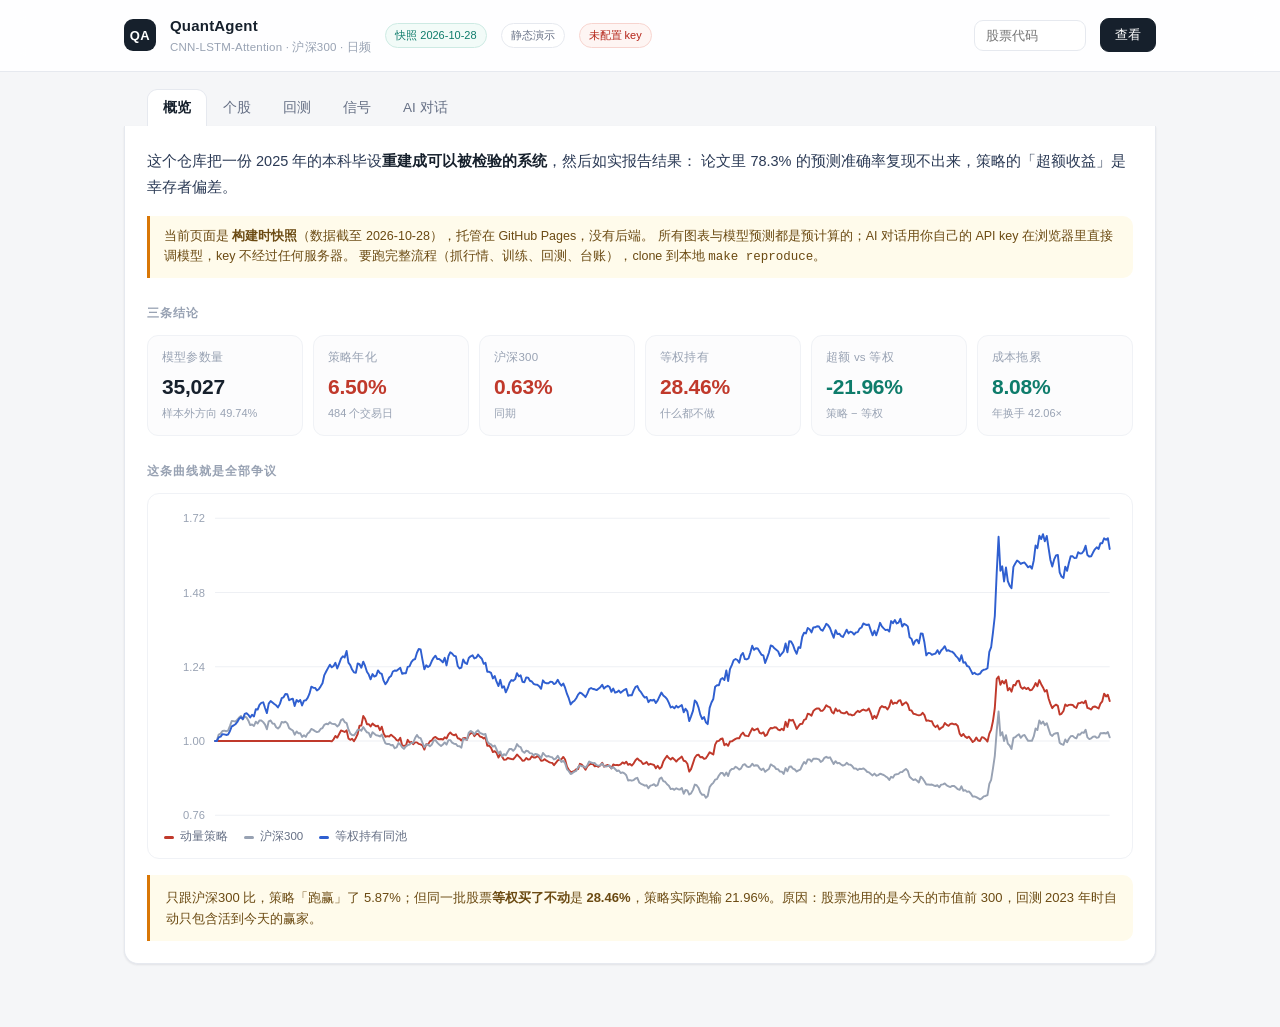
==== docs/index.html @ 2f1f7979 "feat(web): static GitHub Pages build with a browser-side agent" ====
<!DOCTYPE html>
<html lang="zh-CN">
<head>
<meta charset="utf-8" />
<meta name="viewport" content="width=device-width, initial-scale=1" />
<title>QuantAgent · A 股量化研究工作台（静态演示）</title>
<link rel="icon" href="data:image/svg+xml,%3Csvg xmlns='http://www.w3.org/2000/svg' viewBox='0 0 32 32'%3E%3Crect width='32' height='32' rx='9' fill='%2316202c'/%3E%3Ctext x='16' y='21' font-family='sans-serif' font-size='13' font-weight='700' fill='%23fff' text-anchor='middle'%3EQA%3C/text%3E%3C/svg%3E" />
<link rel="stylesheet" href="assets/theme.css" />
<style>
  .keybar{border:1px solid var(--line);border-radius:12px;padding:14px 16px;background:#fcfcfd;margin-bottom:14px}
  .keybar .row{margin-bottom:0}
  .keybar input[type=password]{flex:1;min-width:200px}
  .examples{margin-top:14px}
  .ex{border:1px solid var(--line-soft);border-radius:11px;padding:12px 14px;margin-bottom:10px;background:#fff}
  .ex h4{margin:0 0 6px;font-size:13px;font-weight:600}
  .ex ul{margin:6px 0 0;padding-left:18px;color:var(--muted);font-size:12.5px}
  .lead{font-size:14.5px;line-height:1.8;color:#2b3a55;margin:0 0 16px}
  .lead b{color:var(--ink)}
  .static-note{border-left:3px solid #d97706;background:#fffbeb;color:#6b4a12;border-radius:0 10px 10px 0;padding:10px 14px;font-size:12.5px;margin-bottom:16px}
</style>
</head>
<body>

<header>
  <div class="head-in">
    <div class="mark">QA</div>
    <div class="brand">
      <h1>QuantAgent</h1>
      <p>CNN-LSTM-Attention · 沪深300 · 日频</p>
    </div>
    <span class="pill ok" id="pill-asof">数据快照 …</span>
    <span class="pill" id="pill-mode">静态演示</span>
    <span class="pill" id="pill-key">未配置 key</span>
    <div class="grow"></div>
    <input type="text" id="code" placeholder="股票代码" style="width:112px" />
    <button class="primary" id="load">查看</button>
  </div>
</header>

<div class="wrap">
  <nav>
    <button data-tab="home" class="active">概览</button>
    <button data-tab="stock">个股</button>
    <button data-tab="backtest">回测</button>
    <button data-tab="signal">信号</button>
    <button data-tab="agent">AI 对话</button>
  </nav>

  <!-- ================= 概览 ================= -->
  <section class="panel" id="tab-home">
    <p class="lead">
      这个仓库把一份 2025 年的本科毕设<b>重建成可以被检验的系统</b>，然后如实报告结果：
      论文里 78.3% 的预测准确率复现不出来，策略的「超额收益」是幸存者偏差。
    </p>
    <div class="static-note">
      当前页面是 <b>构建时快照</b>（数据截至 <span id="asof-text">—</span>），托管在 GitHub Pages，没有后端。
      所有图表与模型预测都是预计算的；AI 对话用你自己的 API key 在浏览器里直接调模型，key 不经过任何服务器。
      要跑完整流程（抓行情、训练、回测、台账），clone 到本地 <code>make reproduce</code>。
    </div>

    <h2 class="sec">三条结论</h2>
    <div class="kpis" id="kpi-home">
      <div class="kpi"><div class="k">加载中</div><div class="v">…</div></div>
    </div>

    <h2 class="sec">这条曲线就是全部争议</h2>
    <div class="chart-box"><svg class="chart" id="home-equity" viewBox="0 0 960 320" preserveAspectRatio="xMidYMid meet"></svg>
      <div class="legend">
        <span><i style="background:#c0392b"></i>动量策略</span>
        <span><i style="background:#98a2b3"></i>沪深300</span>
        <span><i style="background:#2f5fd0"></i>等权持有同池</span>
      </div>
    </div>
    <div class="note warn" id="home-note">
      只跟沪深300 比，策略「跑赢」了；但同一批股票等权买了不动，收益远高于策略。
      因为股票池用的是今天的市值前 300，回测 2023 年时自动只包含活到今天的赢家。
    </div>
  </section>

  <!-- ================= 个股 ================= -->
  <section class="panel hidden" id="tab-stock">
    <h2 class="sec">行情</h2>
    <div class="kpis" id="kpi-stock"><div class="kpi"><div class="k">状态</div><div class="v" style="font-size:15px">加载中…</div></div></div>
    <div class="chart-box"><svg class="chart" id="candle" viewBox="0 0 960 340" preserveAspectRatio="xMidYMid meet"></svg>
      <div class="legend"><span><i style="background:#c0392b"></i>阳线</span><span><i style="background:#0e7c6b"></i>阴线</span></div>
    </div>
    <h2 class="sec">模型预测 · 未来 7 个交易日</h2>
    <div class="kpis" id="kpi-pred"><div class="kpi"><div class="k">状态</div><div class="v" style="font-size:15px">—</div></div></div>
    <div class="note" style="margin-top:12px">
      这个预测来自本地训练的 CNN-LSTM-Attention（35,027 参数）。它<b>样本外方向准确率 49.74%、日频 IC -0.016</b>，
      也就是没有可用的预测能力。放在页面上是为了证明链路通，不是让你照着交易。
    </div>
    <h2 class="sec">风险画像 · 客户端实时计算</h2>
    <div class="kpis" id="kpi-risk"><div class="kpi"><div class="k">状态</div><div class="v" style="font-size:15px">—</div></div></div>
  </section>

  <!-- ================= 回测 ================= -->
  <section class="panel hidden" id="tab-backtest">
    <h2 class="sec">绩效 · 7 日调仓，含 8bps 手续费 + 2bps 滑点</h2>
    <div class="kpis" id="kpi-bt"><div class="kpi"><div class="k">状态</div><div class="v" style="font-size:15px">加载中…</div></div></div>
    <h2 class="sec">净值曲线</h2>
    <div class="chart-box"><svg class="chart" id="equity" viewBox="0 0 960 340" preserveAspectRatio="xMidYMid meet"></svg>
      <div class="legend">
        <span><i style="background:#c0392b"></i>动量策略</span>
        <span><i style="background:#98a2b3"></i>沪深300</span>
        <span><i style="background:#2f5fd0"></i>等权持有</span>
      </div>
    </div>
    <div class="note warn">
      这条蓝色线是「什么都不做」：把同一批股票等权买入并持有。策略跑输它两位数百分点。
      任何只跟指数比的回测报告，都在回避这个问题。
    </div>
  </section>

  <!-- ================= 信号 ================= -->
  <section class="panel hidden" id="tab-signal">
    <h2 class="sec">样本外信号检验</h2>
    <div class="kpis" id="kpi-signal"><div class="kpi"><div class="k">状态</div><div class="v" style="font-size:15px">加载中…</div></div></div>
    <h2 class="sec">预测分层 · 各分位实现收益</h2>
    <div class="chart-box"><svg class="chart" id="decile" viewBox="0 0 960 260" preserveAspectRatio="xMidYMid meet"></svg></div>
    <div class="note">
      IC 是横截面上「预测排序」与「实际收益排序」的秩相关。日频 IC 均值 0.03 上下才算可用的弱信号。
      这里的数字接近 0 且 IR 不显著——和线性基线（Ridge）的结论一致，说明瓶颈在特征，不在模型。
    </div>
  </section>

  <!-- ================= 对话 ================= -->
  <section class="panel hidden" id="tab-agent">
    <h2 class="sec">接入你自己的大模型</h2>
    <div class="keybar">
      <div class="row" style="margin-bottom:10px">
        <input type="password" id="api-key" placeholder="粘贴你的 DeepSeek API key（sk-...）" />
        <button class="primary" id="save-key">保存到本机</button>
        <button id="clear-key">清除</button>
      </div>
      <div class="row">
        <span class="hint">接口</span>
        <input type="text" id="base-url" style="width:300px" />
        <span class="hint">模型</span>
        <input type="text" id="model" style="width:150px" />
      </div>
      <p class="hint" style="margin:10px 0 0">
        key 只存在这个浏览器的 localStorage，只发给你填的接口，不经过任何服务器，也不会进仓库。
        任何跑在本页的脚本理论上都能读到 localStorage——如果你介意，用 <code>python -m quantagent.cli serve</code> 在本地跑，key 就只在后端环境变量里。
      </p>
    </div>

    <h2 class="sec">可以问什么</h2>
    <div class="chips" id="samples"></div>
    <div class="row">
      <input type="text" id="question" placeholder="例如：600519 现在什么位置？风险大吗？" style="flex:1;min-width:220px" />
      <button class="primary" id="ask">发送</button>
    </div>
    <h2 class="sec">工具调用轨迹</h2>
    <div class="trace" id="trace">等待提问。</div>
    <div class="answer pending" id="answer">回答会出现在这里。</div>

    <h2 class="sec">示例输出 · 构建时用真实 API 生成的</h2>
    <div class="examples" id="examples"><p class="hint">没有烘焙示例。</p></div>
  </section>
</div>

<script src="assets/charts.js"></script>
<script src="assets/agent.js"></script>
<script>
/* $ and the chart helpers come from assets/charts.js */

/* ---------- 概览 ---------- */
async function loadHome() {
  const meta = await QA.loadJSON("data/meta.json");
  const bt = meta.backtest;
  $("pill-asof").textContent = `快照 ${meta.as_of}`;
  $("asof-text").textContent = meta.as_of;
  $("kpi-home").innerHTML =
    kpi("模型参数量", (meta.model.params || 0).toLocaleString(), "flat", `样本外方向 ${(meta.model.val_direction_acc * 100).toFixed(2)}%`) +
    kpi("策略年化", pct(bt.annual_return), sign(bt.annual_return), `${meta.backtest.n_days} 个交易日`) +
    kpi("沪深300", pct(bt.benchmark_annual_return), sign(bt.benchmark_annual_return), "同期") +
    kpi("等权持有", pct(bt.equal_weight_annual_return), sign(bt.equal_weight_annual_return), "什么都不做") +
    kpi("超额 vs 等权", pct(bt.excess_vs_equal_weight), sign(bt.excess_vs_equal_weight), "策略 − 等权") +
    kpi("成本拖累", pct(bt.cost_drag), "down", `年换手 ${f2(bt.turnover_per_year)}×`);

  const curve = (await QA.loadJSON("data/backtest.json")).curve;
  drawLines($("home-equity"), [
    { name: "策略", color: "#c0392b", values: curve.map(c => c.s) },
    { name: "沪深300", color: "#98a2b3", values: curve.map(c => c.b) },
    { name: "等权", color: "#2f5fd0", values: curve.map(c => c.e) },
  ]);
  $("home-note").innerHTML =
    `只跟沪深300 比，策略「跑赢」了 ${pct(bt.excess_annual_return)}；但同一批股票<b>等权买了不动</b>是 ` +
    `<b>${pct(bt.equal_weight_annual_return)}</b>，策略实际跑输 ${pct(Math.abs(bt.excess_vs_equal_weight))}。` +
    `原因：股票池用的是今天的市值前 300，回测 2023 年时自动只包含活到今天的赢家。`;
}

/* ---------- 个股 ---------- */
async function loadStock() {
  const code = ($("code").value || "600519").trim().padStart(6, "0");
  $("kpi-stock").innerHTML = kpi("状态", "加载中…");
  try {
    await QA.prime();
    const k = await QA.kline(code);
    const bars = k.bars, last = bars[bars.length - 1], prev = bars[bars.length - 2];
    const chg = last.close / prev.close - 1;
    $("kpi-stock").innerHTML =
      kpi("标的", `${code} ${k.name || ""}`, "flat", `${bars.length} 个交易日`) +
      kpi("最新收盘", f2(last.close), sign(chg), last.date) +
      kpi("日涨跌", pct(chg), sign(chg), "较前一交易日") +
      kpi("近 20 日", pct(QA.returnsOf(bars, 20) / 100), sign(QA.returnsOf(bars, 20)), "累计涨跌");
    drawCandles($("candle"), bars);

    const p = QA.findPrediction(code);
    if (p) {
      $("kpi-pred").innerHTML =
        kpi("预测收益", pct(p.pred), sign(p.pred), "未来 7 个交易日") +
        kpi("方向", p.pred > 0 ? "偏多" : "偏空", sign(p.pred), "模型输出符号") +
        kpi("预测窗口", QA.asOf(), "flat", `收盘 ${f2(p.close)}`) +
        kpi("信号强度", Math.abs(p.pred) < 0.005 ? "接近 0" : "偏弱", "down", "IC≈0，不宜使用");
    } else {
      $("kpi-pred").innerHTML = kpi("模型", "该股未打包进静态快照", "down", "只有前 60 只有 K 线");
    }

    const rets = [];
    for (let i = 1; i < bars.length; i++) rets.push(bars[i].close / bars[i - 1].close - 1);
    const mean = rets.reduce((a, b) => a + b, 0) / rets.length;
    const sd = Math.sqrt(rets.reduce((a, b) => a + (b - mean) ** 2, 0) / rets.length);
    let peak = -Infinity, mdd = 0;
    bars.forEach(b => { peak = Math.max(peak, b.close); mdd = Math.min(mdd, b.close / peak - 1); });
    $("kpi-risk").innerHTML =
      kpi("年化波动", pct(sd * Math.sqrt(252), 1), "flat", `${bars.length} 日`) +
      kpi("最大回撤", pct(mdd, 1), "down", "区间内") +
      kpi("RSI14", QA.rsiOf(bars, 14).toFixed(1), "flat", "客户端计算") +
      kpi("区间位置", ((last.close - Math.min(...bars.map(b => b.low))) /
        (Math.max(...bars.map(b => b.high)) - Math.min(...bars.map(b => b.low)) || 1)).toFixed(2), "flat", "0=最低 1=最高");
  } catch (e) {
    $("kpi-stock").innerHTML = kpi("错误", `${code} 无数据`);
  }
}

/* ---------- 回测 ---------- */
async function loadBacktest() {
  const r = await QA.loadJSON("data/backtest.json");
  const s = r.stats;
  $("kpi-bt").innerHTML =
    kpi("年化收益", pct(s.annual_return), sign(s.annual_return), `${s.n_days} 个交易日`) +
    kpi("夏普", f2(s.sharpe), "flat", `波动 ${pct(s.annual_vol, 1)}`) +
    kpi("最大回撤", pct(s.max_drawdown), "down", `Calmar ${f2(s.calmar)}`) +
    kpi("等权持有", pct(s.equal_weight_annual_return), sign(s.equal_weight_annual_return), "同池买入不动") +
    kpi("超额 vs 等权", pct(s.excess_vs_equal_weight), sign(s.excess_vs_equal_weight), "策略 − 等权") +
    kpi("成本拖累", pct(s.cost_drag), "down", `年换手 ${f2(s.turnover_per_year)}×`);
  drawLines($("equity"), [
    { name: "策略", color: "#c0392b", values: r.curve.map(c => c.s) },
    { name: "沪深300", color: "#98a2b3", values: r.curve.map(c => c.b) },
    { name: "等权", color: "#2f5fd0", values: r.curve.map(c => c.e) },
  ]);
}

/* ---------- 信号 ---------- */
async function loadSignal() {
  try {
    const r = await QA.loadJSON("data/signal.json");
    const base = r.ridge_baseline || {};
    $("kpi-signal").innerHTML =
      kpi("日频 IC 均值", r.mean_daily_ic == null ? "—" : Number(r.mean_daily_ic).toFixed(4),
          r.mean_daily_ic > 0 ? "up" : "down", `IC std ${f2(r.ic_std)}`) +
      kpi("方向准确率", pct(r.direction_accuracy, 1), "flat", `基准 ${pct(r.baseline_direction, 1)}`) +
      kpi("预测标准差", Number(r.pred_std || 0).toExponential(2), "down", "塌缩成常数") +
      kpi("分层价差", pct(r.decile_spread), sign(r.decile_spread), "最高 − 最低分位") +
      kpi("线性基线 IC", base.mean_daily_ic == null ? "—" : Number(base.mean_daily_ic).toFixed(4), "flat", "Ridge，同特征") +
      kpi("样本", (r.n_observations || 0).toLocaleString(), "flat", `${r.n_dates || 0} 个交易日`);
    if (r.decile_mean_return) {
      const keys = Object.keys(r.decile_mean_return).sort((a, b) => a - b);
      drawBars($("decile"), keys.map(k => r.decile_mean_return[k]), keys.map(k => `D${k}`), { height: 260, pct: true });
    }
  } catch (e) {
    $("kpi-signal").innerHTML = kpi("状态", "没有信号报告");
  }
}

/* ---------- 对话 ---------- */
function refreshKeyPill() {
  const has = !!QA.getKey();
  const pill = $("pill-key");
  pill.textContent = has ? "已配置 key（仅本机）" : "未配置 key";
  pill.className = "pill " + (has ? "ok" : "warn");
}

function initKey() {
  const c = QA.cfg();
  $("base-url").value = c.baseUrl;
  $("model").value = c.model;
  $("api-key").value = QA.getKey() ? "••••••••" : "";
  refreshKeyPill();
}
["base-url", "model"].forEach(id => {
  $(id).addEventListener("change", () => {
    QA.saveCfg({ baseUrl: $("base-url").value.trim() || QA.DEFAULT_CFG.baseUrl, model: $("model").value.trim() || QA.DEFAULT_CFG.model });
  });
});
$("save-key").onclick = () => {
  const v = $("api-key").value.trim();
  if (!v || v.startsWith("•")) { return; }
  QA.setKey(v);
  $("api-key").value = "••••••••";
  QA.saveCfg({ baseUrl: $("base-url").value.trim() || QA.DEFAULT_CFG.baseUrl, model: $("model").value.trim() || QA.DEFAULT_CFG.model });
  refreshKeyPill();
};
$("clear-key").onclick = () => { QA.clearKey(); $("api-key").value = ""; refreshKeyPill(); };

async function askAgent() {
  const q = $("question").value.trim();
  if (!q) return;
  if (!QA.getKey()) {
    $("answer").classList.remove("pending");
    $("answer").textContent = "先在上面填入你的 API key（只存本地），或直接看下面的示例输出。";
    return;
  }
  const trace = $("trace"); trace.innerHTML = "";
  const ans = $("answer"); ans.classList.add("pending"); ans.textContent = "思考中…";
  const log = (t, cls = "") => {
    const d = document.createElement("div"); if (cls) d.className = cls;
    d.textContent = t; trace.appendChild(d); trace.scrollTop = trace.scrollHeight;
  };
  const result = await QA.ask(q, (evt) => {
    if (evt.type === "tool_call") log(`→ ${evt.name}(${JSON.stringify(evt.arguments)})`, "t-call");
    if (evt.type === "tool_result") log(`← ${evt.name} ${evt.result.ok ? "ok" : evt.result.error}`, evt.result.ok ? "" : "t-err");
  });
  ans.classList.remove("pending");
  if (result.ok) {
    ans.textContent = result.answer || "（空回答）";
    const u = result.usage || {};
    if (u.total_tokens) log(`tokens ${u.total_tokens} · ${result.model || ""}`);
  } else {
    ans.textContent = "失败：" + result.error;
  }
  ans.classList.add("fade");
}

async function loadExamples() {
  try {
    const r = await QA.loadJSON("data/llm_examples.json");
    const items = r.items || [];
    if (!items.length) {
      $("examples").innerHTML = `<p class="hint">构建时没有配置 API key，所以没有烘焙示例。填上你自己的 key 就能实时生成。</p>`;
      return;
    }
    $("examples").innerHTML =
      `<p class="hint">生成于 ${r.generated_at}，模型 ${items[0].model || "—"}，共 ${items.length} 条。这些是真实调用结果，不是模板。</p>` +
      items.map(it => `<div class="ex">
        <h4>${it.name}(${it.code}) · ${it.direction === "up" ? "偏多" : it.direction === "down" ? "偏空" : "震荡"}
          ${it.expected_return_pct > 0 ? "+" : ""}${it.expected_return_pct}% · 置信 ${(it.confidence * 100).toFixed(0)}%</h4>
        <ul>${(it.drivers || []).map(d => `<li>${d}</li>`).join("")}</ul>
        ${it.risk ? `<p class="hint" style="margin:6px 0 0">风险：${it.risk}</p>` : ""}
      </div>`).join("");
  } catch (e) {
    $("examples").innerHTML = `<p class="hint">没有示例数据。</p>`;
  }
}

/* ---------- 装配 ---------- */
function activate(tab) {
  document.querySelectorAll("nav button").forEach(b => b.classList.toggle("active", b.dataset.tab === tab));
  ["home", "stock", "backtest", "signal", "agent"].forEach(t => $("tab-" + t).classList.toggle("hidden", t !== tab));
  if (tab === "backtest" && !window.__bt) { window.__bt = 1; loadBacktest(); }
  if (tab === "signal" && !window.__sig) { window.__sig = 1; loadSignal(); }
  if (tab === "agent" && !window.__ex) { window.__ex = 1; loadExamples(); }
}
document.querySelectorAll("nav button").forEach(b => {
  b.onclick = () => { history.replaceState(null, "", "#" + b.dataset.tab); activate(b.dataset.tab); };
});
$("load").onclick = loadStock;
$("code").addEventListener("keydown", e => { if (e.key === "Enter") loadStock(); });
$("ask").onclick = askAgent;
$("question").addEventListener("keydown", e => { if (e.key === "Enter") askAgent(); });

const samples = ["600519 现在什么位置？风险大吗？", "模型最看好哪几只", "跑赢沪深300 了吗", "000858 的近 20 日涨跌"];
$("samples").innerHTML = samples.map(s => `<span class="chip">${s}</span>`).join("");
document.querySelectorAll(".chip").forEach(c => { c.onclick = () => { $("question").value = c.textContent; askAgent(); }; });

(async function boot() {
  initKey();
  await loadHome();
  await loadStock();
  const initial = (location.hash || "").replace("#", "");
  if (["stock", "backtest", "signal", "agent"].includes(initial)) activate(initial);
})();
</script>
</body>
</html>
---- docs/assets/theme.css ----
:root{
    --bg:#f5f6f8; --card:#fff; --ink:#16202c; --muted:#667085; --faint:#98a2b3;
    --line:#e6e9ef; --line-soft:#f0f2f6;
    --up:#c0392b; --down:#0e7c6b; --accent:#2f5fd0; --accent-soft:#eef3ff;
    --radius:14px; --shadow:0 1px 2px rgba(16,24,40,.05), 0 1px 3px rgba(16,24,40,.04);
  }
  *{box-sizing:border-box}
  html,body{margin:0}
  body{
    background:var(--bg); color:var(--ink);
    font:400 14px/1.62 -apple-system,BlinkMacSystemFont,"Segoe UI","PingFang SC","Hiragino Sans GB",sans-serif;
    -webkit-font-smoothing:antialiased;
  }
  .num{font-variant-numeric:tabular-nums;font-feature-settings:"tnum"}
  .wrap{max-width:1080px;margin:0 auto;padding:0 24px 64px}

  /* ---------- header ---------- */
  header{
    position:sticky;top:0;z-index:20;background:rgba(255,255,255,.88);
    backdrop-filter:saturate(180%) blur(12px);border-bottom:1px solid var(--line);
  }
  .head-in{max-width:1080px;margin:0 auto;padding:14px 24px;display:flex;align-items:center;gap:14px;flex-wrap:wrap}
  .mark{
    width:32px;height:32px;border-radius:9px;background:var(--ink);color:#fff;
    display:grid;place-items:center;font-weight:700;font-size:13px;letter-spacing:.5px;flex:none;
  }
  .brand h1{font-size:15px;margin:0;font-weight:650;letter-spacing:.2px}
  .brand p{margin:0;font-size:11.5px;color:var(--faint);letter-spacing:.2px}
  .pill{
    font-size:11px;padding:3px 9px;border-radius:999px;border:1px solid var(--line);
    color:var(--muted);background:#fff;white-space:nowrap;
  }
  .pill.ok{color:#0e7c6b;border-color:#cdeae3;background:#f2fbf8}
  .pill.warn{color:#b42318;border-color:#f7d4cf;background:#fef5f3}
  .grow{flex:1}

  /* ---------- controls ---------- */
  input[type=text], select{
    border:1px solid var(--line);border-radius:9px;padding:7px 11px;font-size:13px;
    background:#fff;color:var(--ink);outline:none;transition:border-color .15s, box-shadow .15s;
    font-family:inherit;
  }
  input[type=text]:focus, select:focus{border-color:var(--accent);box-shadow:0 0 0 3px var(--accent-soft)}
  button{
    border:1px solid var(--line);background:#fff;color:var(--ink);border-radius:9px;
    padding:7px 14px;font-size:13px;cursor:pointer;font-family:inherit;
    transition:border-color .15s, color .15s, background .15s;
  }
  button:hover{border-color:var(--accent);color:var(--accent)}
  button.primary{background:var(--ink);color:#fff;border-color:var(--ink)}
  button.primary:hover{background:#243244;color:#fff}
  button.primary:disabled{opacity:.5;cursor:default}

  /* ---------- tabs ---------- */
  nav{max-width:1080px;margin:0 auto;padding:18px 24px 0;display:flex;gap:2px}
  nav button{
    border:none;background:none;border-radius:9px 9px 0 0;padding:9px 15px;
    color:var(--muted);font-size:13.5px
  }
  nav button:hover{color:var(--ink)}
  nav button.active{
    color:var(--ink);font-weight:600;background:var(--card);
    box-shadow:0 -1px 0 var(--line), 1px 0 0 var(--line), -1px 0 0 var(--line);
  }

  /* ---------- panels ---------- */
  .panel{background:var(--card);border:1px solid var(--line);border-radius:0 0 var(--radius) var(--radius);
    border-top:none;padding:22px;box-shadow:var(--shadow)}
  .panel.plain{border-radius:var(--radius);border-top:1px solid var(--line);margin-top:18px}
  h2.sec{font-size:12px;font-weight:600;color:var(--faint);letter-spacing:.08em;
    text-transform:uppercase;margin:26px 0 12px}
  h2.sec:first-child{margin-top:0}

  /* ---------- kpi ---------- */
  .kpis{display:grid;grid-template-columns:repeat(auto-fit,minmax(148px,1fr));gap:10px}
  .kpi{border:1px solid var(--line-soft);border-radius:11px;padding:12px 14px;background:#fcfcfd}
  .kpi .k{font-size:11.5px;color:var(--faint);letter-spacing:.02em}
  .kpi .v{font-size:21px;font-weight:640;margin-top:3px;letter-spacing:-.2px}
  .kpi .s{font-size:11px;color:var(--faint);margin-top:1px}
  .up{color:var(--up)} .down{color:var(--down)} .flat{color:var(--ink)}

  /* ---------- charts ---------- */
  .chart-box{border:1px solid var(--line-soft);border-radius:12px;background:#fff;padding:6px 4px 2px;margin-top:4px}
  svg.chart{display:block;width:100%;height:auto}
  .legend{display:flex;gap:16px;flex-wrap:wrap;padding:2px 12px 10px;font-size:11.5px;color:var(--muted)}
  .legend i{display:inline-block;width:10px;height:3px;border-radius:2px;margin-right:6px;vertical-align:middle}

  /* ---------- table ---------- */
  table{width:100%;border-collapse:collapse;font-size:13px}
  th,td{text-align:left;padding:8px 10px;border-bottom:1px solid var(--line-soft)}
  th{color:var(--faint);font-weight:500;font-size:11.5px;letter-spacing:.02em}
  tr:last-child td{border-bottom:none}
  td.r{text-align:right}
  .feat{display:grid;grid-template-columns:1fr 1fr;gap:0 28px}

  /* ---------- callout ---------- */
  .note{
    border-left:3px solid var(--accent);background:var(--accent-soft);
    border-radius:0 10px 10px 0;padding:12px 16px;font-size:13px;color:#2b3a55;margin-top:16px
  }
  .note b{font-weight:600}
  .note.warn{border-left-color:#d97706;background:#fffbeb;color:#6b4a12}
  .note small{display:block;color:var(--faint);margin-top:6px;font-size:11.5px}

  /* ---------- agent ---------- */
  .chips{display:flex;gap:8px;flex-wrap:wrap;margin-bottom:14px}
  .chip{font-size:12px;border:1px solid var(--line);border-radius:999px;padding:5px 12px;
    cursor:pointer;color:var(--muted);background:#fff;transition:.15s}
  .chip:hover{border-color:var(--accent);color:var(--accent);background:var(--accent-soft)}
  .trace{
    max-height:210px;overflow:auto;border:1px solid var(--line-soft);border-radius:11px;
    padding:10px 12px;background:#fbfcfd;font:400 12px/1.75 ui-monospace,SFMono-Regular,Menlo,monospace;
    color:var(--muted);white-space:pre-wrap;word-break:break-all
  }
  .trace .t-call{color:var(--accent)}
  .trace .t-err{color:var(--up)}
  .answer{
    border:1px solid var(--line);border-radius:12px;padding:16px 18px;margin-top:12px;
    white-space:pre-wrap;font-size:13.5px;line-height:1.85;background:#fff;min-height:64px
  }
  .answer.pending{color:var(--faint)}
  .row{display:flex;gap:10px;align-items:center;flex-wrap:wrap}
  .row .sp{flex:1}
  .hint{font-size:12px;color:var(--faint)}
  .hidden{display:none}
  .fade{animation:fade .25s ease}
  @keyframes fade{from{opacity:0;transform:translateY(3px)}to{opacity:1;transform:none}}
  @media (max-width:680px){
    .head-in{padding:12px 16px} .wrap{padding:0 16px 48px} nav{padding:12px 16px 0}
    .panel{padding:16px} .feat{grid-template-columns:1fr}
    .kpi .v{font-size:18px}
  }
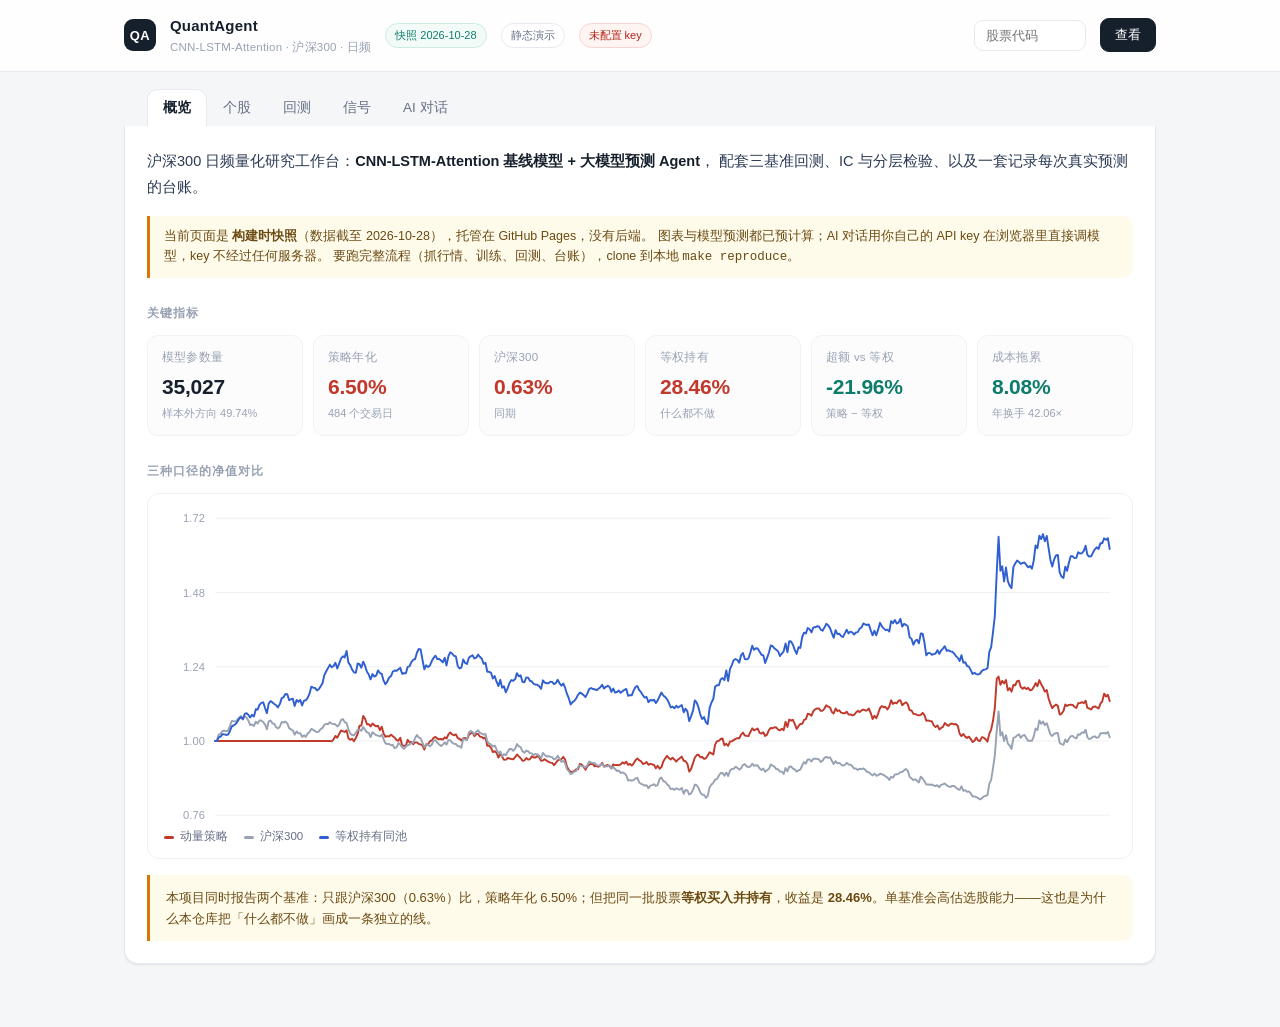
==== commit dca74d8c: "docs: reposition around the workbench, drop the reproduction post-mortem The public copy no longer f" ====
--- a/docs/index.html
+++ b/docs/index.html
@@ -49,21 +49,21 @@
   <!-- ================= 概览 ================= -->
   <section class="panel" id="tab-home">
     <p class="lead">
-      这个仓库把一份 2025 年的本科毕设<b>重建成可以被检验的系统</b>，然后如实报告结果：
-      论文里 78.3% 的预测准确率复现不出来，策略的「超额收益」是幸存者偏差。
+      沪深300 日频量化研究工作台：<b>CNN-LSTM-Attention 基线模型 + 大模型预测 Agent</b>，
+      配套三基准回测、IC 与分层检验、以及一套记录每次真实预测的台账。
     </p>
     <div class="static-note">
       当前页面是 <b>构建时快照</b>（数据截至 <span id="asof-text">—</span>），托管在 GitHub Pages，没有后端。
-      所有图表与模型预测都是预计算的；AI 对话用你自己的 API key 在浏览器里直接调模型，key 不经过任何服务器。
+      图表与模型预测都已预计算；AI 对话用你自己的 API key 在浏览器里直接调模型，key 不经过任何服务器。
       要跑完整流程（抓行情、训练、回测、台账），clone 到本地 <code>make reproduce</code>。
     </div>
 
-    <h2 class="sec">三条结论</h2>
+    <h2 class="sec">关键指标</h2>
     <div class="kpis" id="kpi-home">
       <div class="kpi"><div class="k">加载中</div><div class="v">…</div></div>
     </div>
 
-    <h2 class="sec">这条曲线就是全部争议</h2>
+    <h2 class="sec">三种口径的净值对比</h2>
     <div class="chart-box"><svg class="chart" id="home-equity" viewBox="0 0 960 320" preserveAspectRatio="xMidYMid meet"></svg>
       <div class="legend">
         <span><i style="background:#c0392b"></i>动量策略</span>
@@ -87,8 +87,9 @@
     <h2 class="sec">模型预测 · 未来 7 个交易日</h2>
     <div class="kpis" id="kpi-pred"><div class="kpi"><div class="k">状态</div><div class="v" style="font-size:15px">—</div></div></div>
     <div class="note" style="margin-top:12px">
-      这个预测来自本地训练的 CNN-LSTM-Attention（35,027 参数）。它<b>样本外方向准确率 49.74%、日频 IC -0.016</b>，
-      也就是没有可用的预测能力。放在页面上是为了证明链路通，不是让你照着交易。
+      这个预测来自本地训练的 CNN-LSTM-Attention（35,027 参数）。样本外日频 IC 约 0，说明这 9 个价量特征
+      在 7 日尺度上的信息含量很低——这也正是后来把重心转向<b>大模型 Agent</b> 的原因：换模型不解决问题，
+      换信息才行。
     </div>
     <h2 class="sec">风险画像 · 客户端实时计算</h2>
     <div class="kpis" id="kpi-risk"><div class="kpi"><div class="k">状态</div><div class="v" style="font-size:15px">—</div></div></div>
@@ -107,8 +108,8 @@
       </div>
     </div>
     <div class="note warn">
-      这条蓝色线是「什么都不做」：把同一批股票等权买入并持有。策略跑输它两位数百分点。
-      任何只跟指数比的回测报告，都在回避这个问题。
+      蓝色线是「什么都不做」：把同一批股票等权买入并持有。它比策略高，说明在 7 日这个频率上，
+      主动选股并没有带来增益——所以本仓库把这条线作为默认基准之一，而不是只跟指数比。
     </div>
   </section>
 
@@ -186,9 +187,9 @@
     { name: "等权", color: "#2f5fd0", values: curve.map(c => c.e) },
   ]);
   $("home-note").innerHTML =
-    `只跟沪深300 比，策略「跑赢」了 ${pct(bt.excess_annual_return)}；但同一批股票<b>等权买了不动</b>是 ` +
-    `<b>${pct(bt.equal_weight_annual_return)}</b>，策略实际跑输 ${pct(Math.abs(bt.excess_vs_equal_weight))}。` +
-    `原因：股票池用的是今天的市值前 300，回测 2023 年时自动只包含活到今天的赢家。`;
+    `本项目同时报告两个基准：只跟沪深300（${pct(bt.benchmark_annual_return)}）比，策略年化 ${pct(bt.annual_return)}；` +
+    `但把同一批股票<b>等权买入并持有</b>，收益是 <b>${pct(bt.equal_weight_annual_return)}</b>。` +
+    `单基准会高估选股能力——这也是为什么本仓库把「什么都不做」画成一条独立的线。`;
 }
 
 /* ---------- 个股 ---------- */
